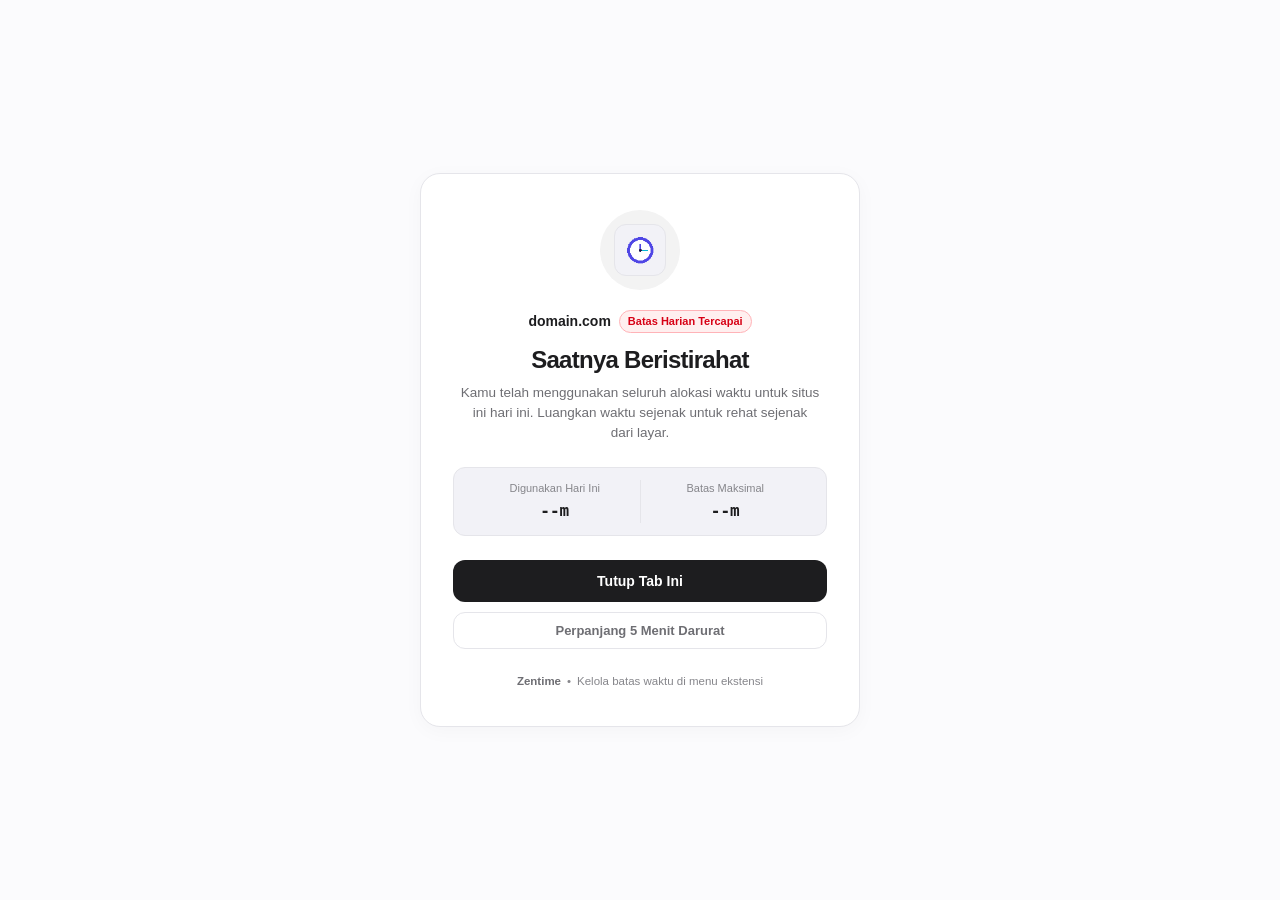
==== blocked.html @ a95cf5ef "feat(phase-1): add real-time tracking, mindful site blocker, and 10s gentle audio chime" ====
<!DOCTYPE html>
<html lang="id">
<head>
  <meta charset="UTF-8">
  <meta name="viewport" content="width=device-width, initial-scale=1.0">
  <title>Zentime - Saatnya Beristirahat</title>
  <link rel="stylesheet" href="blocked.css">
</head>
<body>
  <div class="blocked-container">
    <div class="blocked-card">
      <!-- Breathing Circle Visual -->
      <div class="breathe-wrapper">
        <div class="breathe-pulse"></div>
        <div class="breathe-core">
          <img id="blockedFavicon" class="site-favicon" src="icons/icon48.png" alt="" width="28" height="28">
        </div>
      </div>

      <!-- Domain & Badge -->
      <div class="site-identifier">
        <span class="site-name" id="blockedDomain">domain.com</span>
        <span class="quota-badge" id="quotaBadge">Batas Harian Tercapai</span>
      </div>

      <!-- Main Heading & Message -->
      <h1 class="blocked-title" id="blockedTitle">Saatnya Beristirahat</h1>
      <p class="blocked-desc" id="blockedDesc">
        Kamu telah menggunakan seluruh alokasi waktu untuk situs ini hari ini. Luangkan waktu sejenak untuk rehat sejenak dari layar.
      </p>

      <!-- Usage Stat Card -->
      <div class="usage-stat-card">
        <div class="stat-col">
          <span class="stat-lbl" id="statSpentLbl">Digunakan Hari Ini</span>
          <span class="stat-val" id="statSpentVal">--m</span>
        </div>
        <div class="stat-divider"></div>
        <div class="stat-col">
          <span class="stat-lbl" id="statLimitLbl">Batas Maksimal</span>
          <span class="stat-val" id="statLimitVal">--m</span>
        </div>
      </div>

      <!-- Actions -->
      <div class="blocked-actions">
        <button id="closeTabBtn" class="btn-primary" type="button">
          Tutup Tab Ini
        </button>
        <button id="snoozeBtn" class="btn-subtle" type="button">
          Perpanjang 5 Menit Darurat
        </button>
      </div>

      <!-- Footer Info -->
      <footer class="blocked-footer">
        <span class="footer-brand">Zentime</span>
        <span class="footer-dot">•</span>
        <span class="footer-note" id="footerNote">Kelola batas waktu di menu ekstensi</span>
      </footer>
    </div>
  </div>

  <script src="blocked.js"></script>
</body>
</html>
---- blocked.css ----
/* blocked.css - Apple HIG Mindful Screen Styling */

:root {
  --bg-page: #fbfbfd;
  --bg-surface: #ffffff;
  --bg-subtle: #f2f2f7;
  --border: #e5e5ea;
  --border-strong: #d1d1d6;

  --text-main: #1d1d1f;
  --text-muted: #6e6e73;
  --text-faint: #86868b;
  --text-inverse: #ffffff;

  --brand: #1d1d1f;
  --brand-hover: #2c2c2e;

  --danger-text: #d70015;
  --danger-bg: #ffefef;
  --danger-border: #ffb3b8;

  --pulse-color: rgba(29, 29, 31, 0.05);

  --radius-sm: 8px;
  --radius-md: 12px;
  --radius-lg: 20px;
  --radius-full: 9999px;

  --font-sans: -apple-system, BlinkMacSystemFont, "SF Pro Text", "SF Pro Display", "Segoe UI", Roboto, "Helvetica Neue", Arial, sans-serif;
  --font-mono: ui-monospace, "SF Mono", SFMono-Regular, Menlo, Monaco, Consolas, monospace;
}

[data-theme="dark"] {
  --bg-page: #000000;
  --bg-surface: #1c1c1e;
  --bg-subtle: #2c2c2e;
  --border: #38383a;
  --border-strong: #48484a;

  --text-main: #f5f5f7;
  --text-muted: #a1a1a6;
  --text-faint: #86868b;
  --text-inverse: #000000;

  --brand: #f5f5f7;
  --brand-hover: #e5e5ea;

  --danger-text: #ff453a;
  --danger-bg: #321213;
  --danger-border: #63191c;

  --pulse-color: rgba(255, 255, 255, 0.06);
}

@media (prefers-color-scheme: dark) {
  :root:not([data-theme="light"]) {
    --bg-page: #000000;
    --bg-surface: #1c1c1e;
    --bg-subtle: #2c2c2e;
    --border: #38383a;
    --border-strong: #48484a;

    --text-main: #f5f5f7;
    --text-muted: #a1a1a6;
    --text-faint: #86868b;
    --text-inverse: #000000;

    --brand: #f5f5f7;
    --brand-hover: #e5e5ea;

    --danger-text: #ff453a;
    --danger-bg: #321213;
    --danger-border: #63191c;

    --pulse-color: rgba(255, 255, 255, 0.06);
  }
}

* {
  margin: 0;
  padding: 0;
  box-sizing: border-box;
}

body {
  min-height: 100vh;
  display: flex;
  align-items: center;
  justify-content: center;
  background-color: var(--bg-page);
  color: var(--text-main);
  font-family: var(--font-sans);
  line-height: 1.5;
  padding: 24px;
  -webkit-font-smoothing: antialiased;
}

.blocked-container {
  width: 100%;
  max-width: 440px;
}

.blocked-card {
  background: var(--bg-surface);
  border: 1px solid var(--border);
  border-radius: var(--radius-lg);
  padding: 36px 32px;
  text-align: center;
  display: flex;
  flex-direction: column;
  align-items: center;
  box-shadow: 0 4px 20px rgba(0, 0, 0, 0.03);
}

/* Breathing Visual */
.breathe-wrapper {
  position: relative;
  width: 80px;
  height: 80px;
  display: flex;
  align-items: center;
  justify-content: center;
  margin-bottom: 20px;
}

.breathe-pulse {
  position: absolute;
  width: 100%;
  height: 100%;
  border-radius: var(--radius-full);
  background: var(--pulse-color);
  animation: breatheAnimation 4s ease-in-out infinite;
}

@keyframes breatheAnimation {
  0%, 100% {
    transform: scale(0.85);
    opacity: 0.4;
  }
  50% {
    transform: scale(1.3);
    opacity: 0.9;
  }
}

.breathe-core {
  position: relative;
  z-index: 2;
  width: 52px;
  height: 52px;
  border-radius: var(--radius-md);
  background: var(--bg-subtle);
  border: 1px solid var(--border);
  display: flex;
  align-items: center;
  justify-content: center;
}

.site-favicon {
  width: 28px;
  height: 28px;
  border-radius: 4px;
  object-fit: contain;
}

/* Identifier */
.site-identifier {
  display: flex;
  align-items: center;
  gap: 8px;
  margin-bottom: 12px;
}

.site-name {
  font-size: 14px;
  font-weight: 700;
  color: var(--text-main);
}

.quota-badge {
  font-size: 11px;
  font-weight: 600;
  padding: 2px 8px;
  border-radius: var(--radius-full);
  background: var(--danger-bg);
  color: var(--danger-text);
  border: 1px solid var(--danger-border);
}

/* Headings */
.blocked-title {
  font-size: 24px;
  font-weight: 700;
  letter-spacing: -0.03em;
  color: var(--text-main);
  margin-bottom: 8px;
  line-height: 1.25;
}

.blocked-desc {
  font-size: 13.5px;
  color: var(--text-muted);
  line-height: 1.5;
  margin-bottom: 24px;
  max-width: 360px;
}

/* Usage Stat Card */
.usage-stat-card {
  display: flex;
  width: 100%;
  background: var(--bg-subtle);
  border: 1px solid var(--border);
  border-radius: var(--radius-md);
  padding: 12px 16px;
  margin-bottom: 24px;
}

.stat-col {
  flex: 1;
  display: flex;
  flex-direction: column;
  align-items: center;
  gap: 2px;
}

.stat-lbl {
  font-size: 11px;
  font-weight: 500;
  color: var(--text-faint);
}

.stat-val {
  font-family: var(--font-mono);
  font-size: 16px;
  font-weight: 700;
  color: var(--text-main);
}

.stat-divider {
  width: 1px;
  background: var(--border);
}

/* Actions */
.blocked-actions {
  width: 100%;
  display: flex;
  flex-direction: column;
  gap: 10px;
  margin-bottom: 24px;
}

.btn-primary {
  width: 100%;
  padding: 12px 18px;
  font-size: 14px;
  font-weight: 600;
  background: var(--brand);
  color: var(--text-inverse);
  border: 1px solid transparent;
  border-radius: var(--radius-md);
  cursor: pointer;
  transition: opacity 0.15s ease, transform 0.1s ease;
}

.btn-primary:hover {
  opacity: 0.92;
}

.btn-primary:active {
  transform: scale(0.98);
}

.btn-subtle {
  width: 100%;
  padding: 10px 18px;
  font-size: 13px;
  font-weight: 600;
  background: transparent;
  color: var(--text-muted);
  border: 1px solid var(--border);
  border-radius: var(--radius-md);
  cursor: pointer;
  transition: all 0.15s ease;
}

.btn-subtle:hover {
  color: var(--text-main);
  background: var(--bg-subtle);
  border-color: var(--border-strong);
}

.btn-subtle:active {
  transform: scale(0.98);
}

/* Footer */
.blocked-footer {
  display: flex;
  align-items: center;
  gap: 6px;
  font-size: 11.5px;
  color: var(--text-faint);
}

.footer-brand {
  font-weight: 600;
  color: var(--text-muted);
}
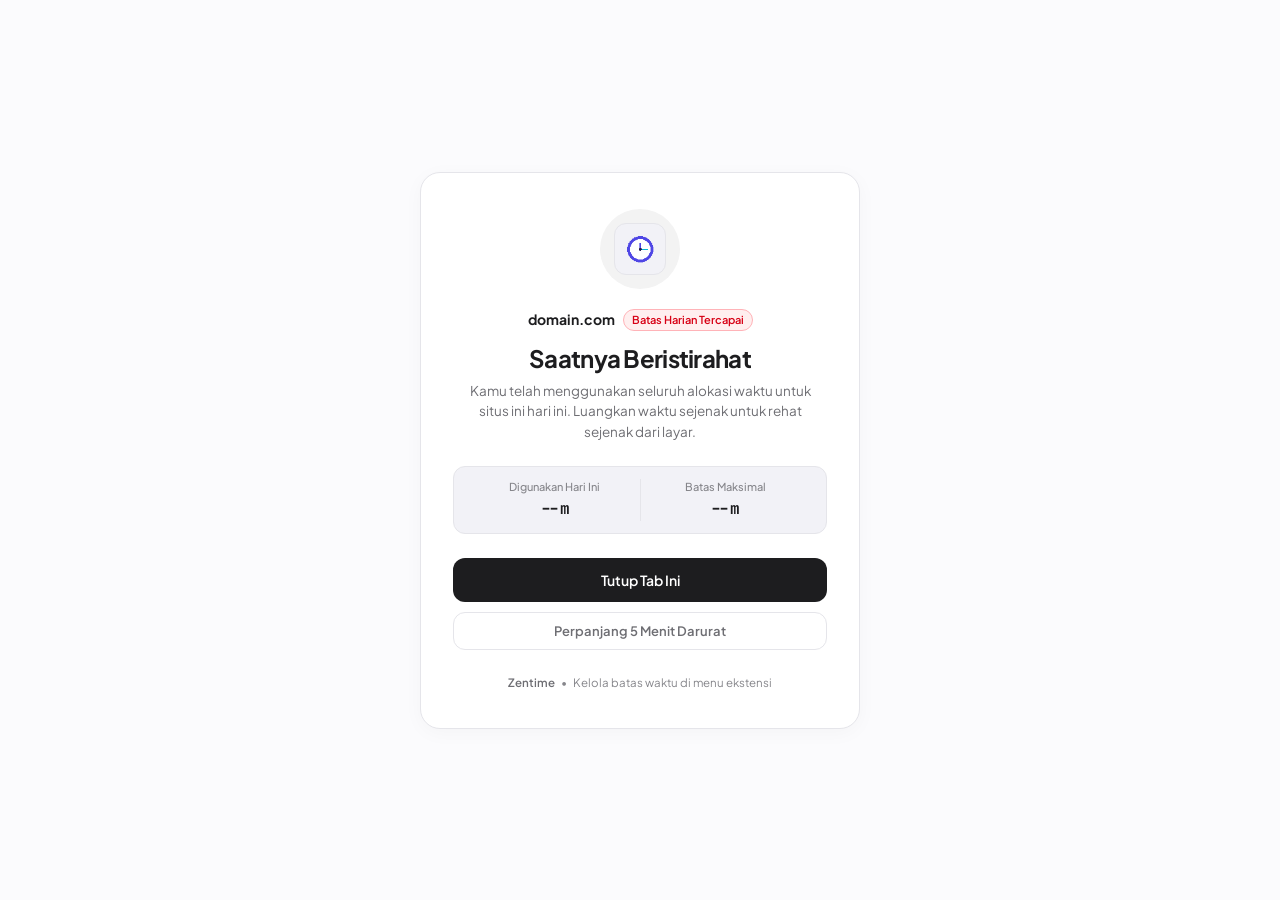
==== commit 25fc1787: "feat(blocker): add continue to website option when focus timer completes" ====
--- a/blocked.html
+++ b/blocked.html
@@ -29,8 +29,20 @@
         Kamu telah menggunakan seluruh alokasi waktu untuk situs ini hari ini. Luangkan waktu sejenak untuk rehat sejenak dari layar.
       </p>
 
+      <!-- Pomodoro Break Box (Hanya aktif saat mode === 'pomodoro') -->
+      <div id="pomoBreakBox" class="pomo-break-box hidden">
+        <div class="pomo-break-digits" id="pomoBreakCountdown">05:00</div>
+        <div class="pomo-break-track">
+          <div class="pomo-break-fill" id="pomoBreakFill"></div>
+        </div>
+        <div class="mindful-tip-box" id="mindfulTipBox">
+          <span class="tip-icon">💧</span>
+          <span class="tip-text" id="mindfulTipText">Minum segelas air putih untuk menjaga hidrasi tubuhmu.</span>
+        </div>
+      </div>
+
       <!-- Usage Stat Card -->
-      <div class="usage-stat-card">
+      <div class="usage-stat-card" id="usageStatCard">
         <div class="stat-col">
           <span class="stat-lbl" id="statSpentLbl">Digunakan Hari Ini</span>
           <span class="stat-val" id="statSpentVal">--m</span>
@@ -44,6 +56,12 @@
 
       <!-- Actions -->
       <div class="blocked-actions">
+        <button id="pomoResumeBtn" class="btn-primary hidden" type="button">
+          Lewati Istirahat & Lanjut Fokus
+        </button>
+        <button id="continueBtn" class="btn-primary hidden" type="button">
+          Lanjutkan ke Website
+        </button>
         <button id="closeTabBtn" class="btn-primary" type="button">
           Tutup Tab Ini
         </button>
--- a/blocked.css
+++ b/blocked.css
@@ -1,4 +1,23 @@
 /* blocked.css - Apple HIG Mindful Screen Styling */
+
+/* ============================================================= */
+/* 0. Local Modern Fonts (Plus Jakarta Sans & JetBrains Mono)     */
+/* ============================================================= */
+@font-face {
+  font-family: 'Plus Jakarta Sans';
+  font-style: normal;
+  font-weight: 200 800;
+  font-display: swap;
+  src: url('fonts/PlusJakartaSans-Variable.woff2') format('woff2');
+}
+
+@font-face {
+  font-family: 'JetBrains Mono';
+  font-style: normal;
+  font-weight: 100 800;
+  font-display: swap;
+  src: url('fonts/JetBrainsMono-Variable.woff2') format('woff2');
+}
 
 :root {
   --bg-page: #fbfbfd;
@@ -26,8 +45,8 @@
   --radius-lg: 20px;
   --radius-full: 9999px;
 
-  --font-sans: -apple-system, BlinkMacSystemFont, "SF Pro Text", "SF Pro Display", "Segoe UI", Roboto, "Helvetica Neue", Arial, sans-serif;
-  --font-mono: ui-monospace, "SF Mono", SFMono-Regular, Menlo, Monaco, Consolas, monospace;
+  --font-sans: 'Plus Jakarta Sans', -apple-system, BlinkMacSystemFont, "SF Pro Text", "SF Pro Display", "Segoe UI", Roboto, "Helvetica Neue", Arial, sans-serif;
+  --font-mono: 'JetBrains Mono', ui-monospace, "SF Mono", SFMono-Regular, Menlo, Monaco, Consolas, monospace;
 }
 
 [data-theme="dark"] {
@@ -80,6 +99,10 @@
   margin: 0;
   padding: 0;
   box-sizing: border-box;
+}
+
+button, input, select, textarea {
+  font-family: inherit;
 }
 
 body {
@@ -205,6 +228,72 @@
   max-width: 360px;
 }
 
+/* Pomodoro Break Box */
+.pomo-break-box {
+  width: 100%;
+  background: var(--bg-subtle);
+  border: 1px solid var(--border);
+  border-radius: var(--radius-md);
+  padding: 16px 20px;
+  margin-bottom: 24px;
+  display: flex;
+  flex-direction: column;
+  align-items: center;
+  gap: 12px;
+}
+
+.pomo-break-digits {
+  font-family: var(--font-mono);
+  font-size: 38px;
+  font-weight: 700;
+  letter-spacing: -0.02em;
+  color: var(--text-main);
+  line-height: 1;
+}
+
+.pomo-break-track {
+  width: 100%;
+  height: 4px;
+  background: var(--border);
+  border-radius: var(--radius-full);
+  overflow: hidden;
+}
+
+.pomo-break-fill {
+  height: 100%;
+  width: 100%;
+  background: var(--brand);
+  border-radius: var(--radius-full);
+  transition: width 0.3s ease;
+}
+
+.mindful-tip-box {
+  display: flex;
+  align-items: center;
+  gap: 8px;
+  padding: 8px 12px;
+  background: var(--bg-surface);
+  border: 1px solid var(--border);
+  border-radius: var(--radius-sm);
+  width: 100%;
+  text-align: left;
+}
+
+.tip-icon {
+  font-size: 16px;
+  flex-shrink: 0;
+}
+
+.tip-text {
+  font-size: 12px;
+  color: var(--text-muted);
+  line-height: 1.4;
+}
+
+.hidden {
+  display: none !important;
+}
+
 /* Usage Stat Card */
 .usage-stat-card {
   display: flex;
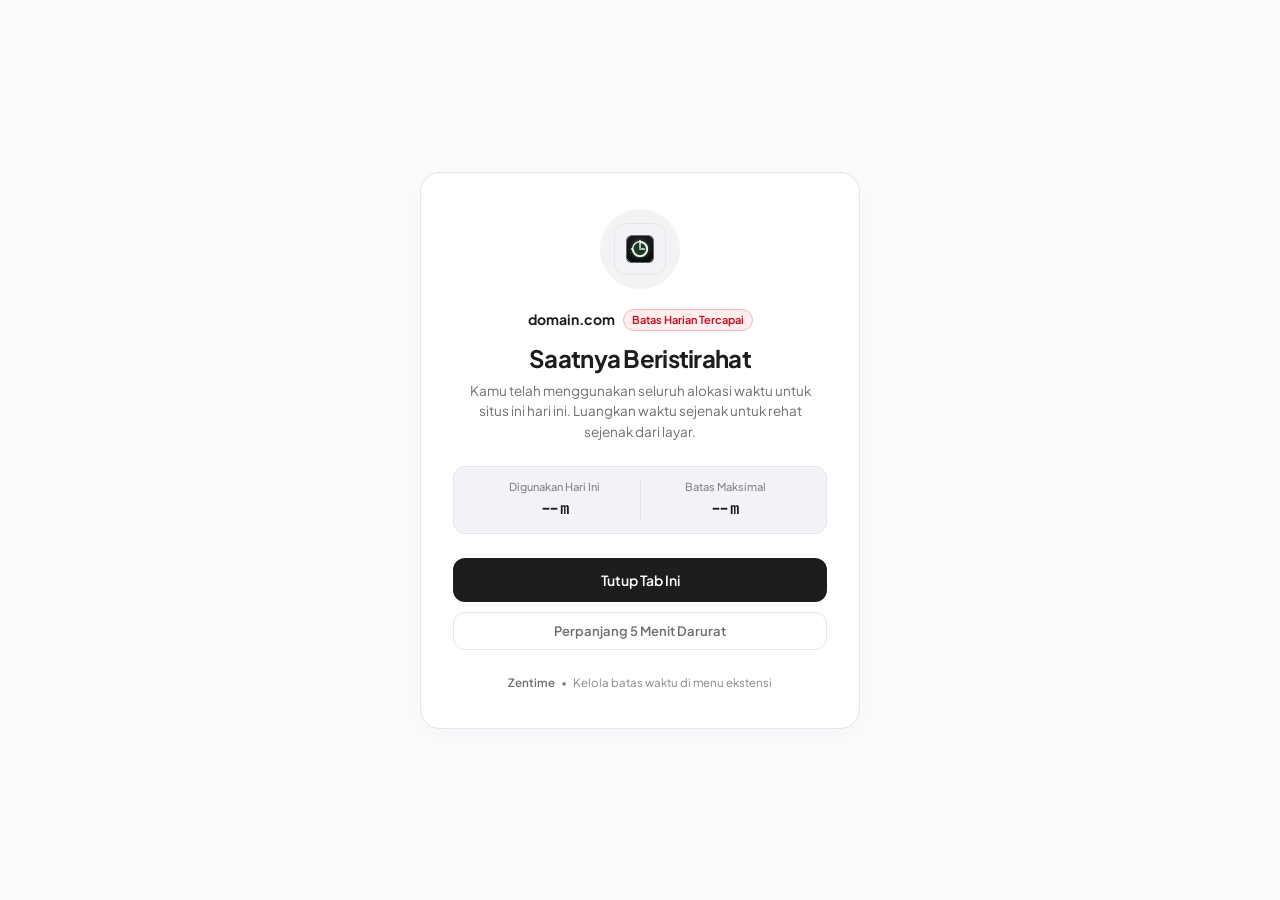
==== commit 49017ddf: "fix(pomodoro): update break skip button label to 'Lanjut Fokus'" ====
--- a/blocked.html
+++ b/blocked.html
@@ -57,7 +57,7 @@
       <!-- Actions -->
       <div class="blocked-actions">
         <button id="pomoResumeBtn" class="btn-primary hidden" type="button">
-          Lewati Istirahat & Lanjut Fokus
+          Lanjut Fokus
         </button>
         <button id="continueBtn" class="btn-primary hidden" type="button">
           Lanjutkan ke Website
